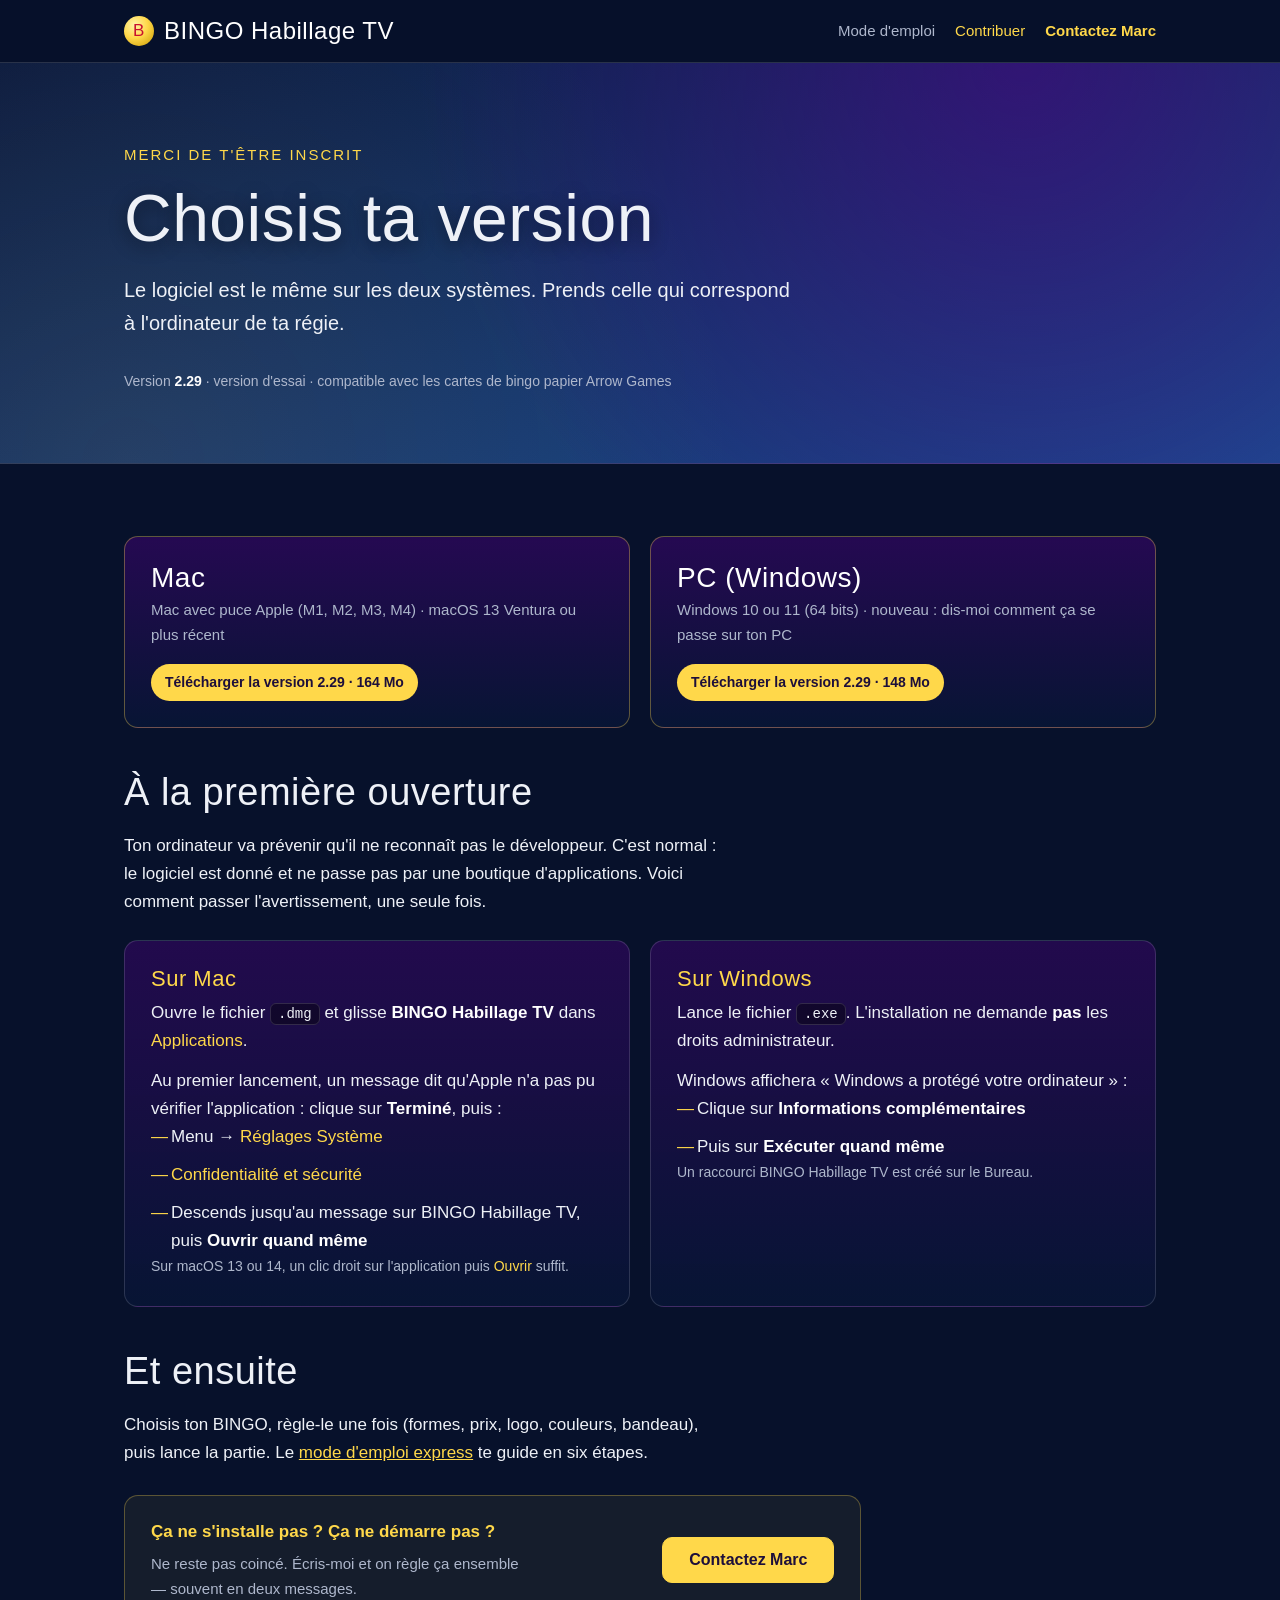
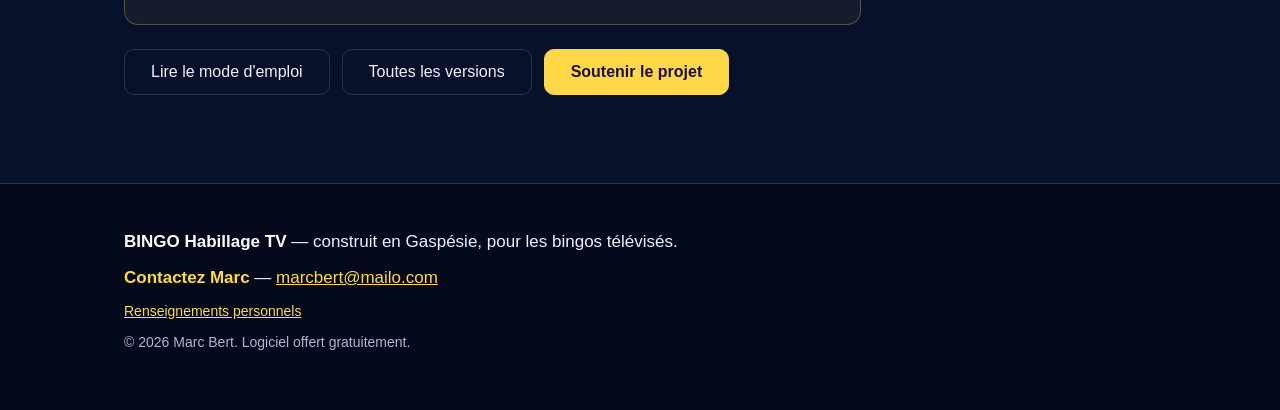
==== telecharger/index.html @ 084cca4c "Pages d'inscription préparées : téléchargement, renseignements personnels (Loi 25), consentement Co-" ====
<!doctype html>
<html lang="fr-CA">
<head>
<meta charset="utf-8">
<meta name="viewport" content="width=device-width, initial-scale=1">
<title>Télécharger BINGO Habillage TV</title>
<!-- Page d'arrivée après l'inscription (Brevo y redirige) : jamais indexée -->
<meta name="robots" content="noindex">
<link rel="stylesheet" href="../style.css?v=7">
</head>
<body>

<!-- À CHAQUE NOUVELLE VERSION : le numéro de version et les poids ci-dessous.
     Les liens pointent toujours vers la dernière version publiée (Releases GitHub). -->

<header class="entete">
  <div class="dedans entete-dedans">
    <a class="marque" href="../"><span class="boule">B</span>BINGO&nbsp;Habillage&nbsp;TV</a>
    <nav>
      <a href="../#emploi">Mode d'emploi</a>
      <a href="../#contribution" class="lien-don">Contribuer</a>
      <a href="mailto:marcbert@mailo.com?subject=BINGO%20Habillage%20TV" class="lien-contact">Contactez&nbsp;Marc</a>
    </nav>
  </div>
</header>

<main>
  <section class="heros">
    <div class="dedans">
      <p class="surtitre">Merci de t'être inscrit</p>
      <h1>Choisis ta version</h1>
      <p class="accroche">
        Le logiciel est le même sur les deux systèmes. Prends celle qui correspond à l'ordinateur de ta régie.
      </p>
      <p class="petit">Version <strong>2.29</strong> · version d'essai · compatible avec les cartes de bingo papier Arrow Games</p>
    </div>
  </section>

  <section class="bande">
    <div class="dedans">
      <div class="grille-deux">
        <a class="telechargement" href="https://github.com/bingoTCA/bingo-habillage-tv/releases/latest/download/BINGO-Habillage-TV-mac.dmg">
          <span class="tele-titre">Mac</span>
          <span class="tele-detail">Mac avec puce Apple (M1, M2, M3, M4) · macOS 13 Ventura ou plus récent</span>
          <span class="tele-etat">Télécharger la version 2.29 · 164 Mo</span>
        </a>
        <a class="telechargement" href="https://github.com/bingoTCA/bingo-habillage-tv/releases/latest/download/BINGO-Habillage-TV-windows.exe">
          <span class="tele-titre">PC (Windows)</span>
          <span class="tele-detail">Windows 10 ou 11 (64 bits) · nouveau : dis-moi comment ça se passe sur ton PC</span>
          <span class="tele-etat">Télécharger la version 2.29 · 148 Mo</span>
        </a>
      </div>

      <h2 style="margin-top:44px">À la première ouverture</h2>
      <p class="intro">
        Ton ordinateur va prévenir qu'il ne reconnaît pas le développeur. C'est normal : le logiciel est
        donné et ne passe pas par une boutique d'applications. Voici comment passer l'avertissement, une seule fois.
      </p>
      <div class="grille-deux">
        <article class="carte">
          <h3>Sur Mac</h3>
          <p>Ouvre le fichier <code>.dmg</code> et glisse <strong>BINGO Habillage TV</strong> dans <em>Applications</em>.</p>
          <p>Au premier lancement, un message dit qu'Apple n'a pas pu vérifier l'application : clique sur <strong>Terminé</strong>, puis :</p>
          <ol class="liste-simple">
            <li>Menu  → <em>Réglages Système</em></li>
            <li><em>Confidentialité et sécurité</em></li>
            <li>Descends jusqu'au message sur BINGO Habillage TV, puis <strong>Ouvrir quand même</strong></li>
          </ol>
          <p class="petit">Sur macOS 13 ou 14, un clic droit sur l'application puis <em>Ouvrir</em> suffit.</p>
        </article>
        <article class="carte">
          <h3>Sur Windows</h3>
          <p>Lance le fichier <code>.exe</code>. L'installation ne demande <strong>pas</strong> les droits administrateur.</p>
          <p>Windows affichera « Windows a protégé votre ordinateur » :</p>
          <ol class="liste-simple">
            <li>Clique sur <strong>Informations complémentaires</strong></li>
            <li>Puis sur <strong>Exécuter quand même</strong></li>
          </ol>
          <p class="petit">Un raccourci BINGO Habillage TV est créé sur le Bureau.</p>
        </article>
      </div>

      <h2 style="margin-top:44px">Et ensuite</h2>
      <p class="intro">
        Choisis ton BINGO, règle-le une fois (formes, prix, logo, couleurs, bandeau), puis lance la partie.
        Le <a href="../#emploi">mode d'emploi express</a> te guide en six étapes.
      </p>

      <div class="contact-bloc">
        <div>
          <strong>Ça ne s'installe pas ? Ça ne démarre pas ?</strong>
          <p>Ne reste pas coincé. Écris-moi et on règle ça ensemble — souvent en deux messages.</p>
        </div>
        <a class="bouton bouton-fort" href="mailto:marcbert@mailo.com?subject=BINGO%20Habillage%20TV%20—%20problème%20d'installation">Contactez Marc</a>
      </div>

      <div class="boutons" style="margin-top:24px">
        <a class="bouton" href="../#emploi">Lire le mode d'emploi</a>
        <a class="bouton" href="https://github.com/bingoTCA/bingo-habillage-tv/releases" target="_blank" rel="noopener">Toutes les versions</a>
        <a class="bouton bouton-fort" href="../#contribution">Soutenir le projet</a>
      </div>
    </div>
  </section>
</main>

<footer class="pied">
  <div class="dedans">
    <p><strong>BINGO Habillage TV</strong> — construit en Gaspésie, pour les bingos télévisés.</p>
    <p class="pied-contact">
      <strong>Contactez Marc</strong> —
      <a href="mailto:marcbert@mailo.com?subject=BINGO%20Habillage%20TV">marcbert@mailo.com</a>
    </p>
    <p class="petit"><a href="../confidentialite/">Renseignements personnels</a></p>
    <p class="petit">© <span id="annee">2026</span> Marc Bert. Logiciel offert gratuitement.</p>
  </div>
</footer>

<script>
  document.getElementById("annee").textContent = new Date().getFullYear();

  // Après l'inscription, Brevo redirige ICI — mais à l'intérieur du cadre qui porte son
  // formulaire sur la page d'accueil. On sort du cadre pour afficher la page en entier.
  if (window.top !== window.self) {
    window.top.location.replace(window.self.location.href);
  }
</script>
</body>
</html>
---- style.css ----
/* =====================================================================
   Site de BINGO Habillage TV.

   Même langage visuel que le logiciel — bleu nuit, violet, jaune, Impact
   pour les titres — pour que la page et l'application se lisent comme un
   seul produit. Le corps de texte reste en sans-sérif ordinaire.
   ===================================================================== */

* { margin: 0; padding: 0; box-sizing: border-box; }

:root {
  --nuit:        #07112b;
  --bleu:        #0a1a40;
  --bleu-clair:  #1b4a8f;
  --violet:      #4b0082;
  --jaune:       #ffd84a;
  --rouge:       #c8102e;
  --texte:       #eef1f7;
  --texte-doux:  #aeb7cc;
  --bord:        rgba(255,255,255,.14);
}

html { scroll-behavior: smooth; }
@media (prefers-reduced-motion: reduce) { html { scroll-behavior: auto; } }

body {
  background: var(--nuit);
  color: var(--texte);
  font-family: "Helvetica Neue", Helvetica, Arial, sans-serif;
  font-size: 17px;
  line-height: 1.65;
  -webkit-font-smoothing: antialiased;
}

.dedans { width: 100%; max-width: 1080px; margin: 0 auto; padding: 0 24px; }

h1, h2, h3, .marque, .tele-titre {
  font-family: Impact, "Arial Narrow", Arial, sans-serif;
  font-weight: 400; letter-spacing: .5px; line-height: 1.1;
}
h1 { font-size: clamp(38px, 6.5vw, 66px); }
h2 { font-size: clamp(26px, 4vw, 38px); margin-bottom: 18px; }
h3 { font-size: 22px; margin-bottom: 8px; color: var(--jaune); }

a { color: var(--jaune); }
strong { color: #fff; }
em { color: var(--jaune); font-style: normal; }
code {
  font-family: Menlo, Consolas, monospace; font-size: 14px;
  background: rgba(0,0,0,.4); border: 1px solid var(--bord);
  padding: 2px 7px; border-radius: 6px; word-break: break-all;
}

.petit { font-size: 14px; color: var(--texte-doux); }
.intro { max-width: 64ch; margin-bottom: 24px; }

/* ---------- En-tête ---------- */
.entete {
  position: sticky; top: 0; z-index: 10;
  background: rgba(7, 17, 43, .92);
  backdrop-filter: blur(8px);
  border-bottom: 1px solid var(--bord);
}
.entete-dedans { display: flex; align-items: center; justify-content: space-between; gap: 20px; min-height: 62px; flex-wrap: wrap; }
.marque { font-size: 24px; color: #fff; text-decoration: none; display: flex; align-items: center; gap: 10px; }
.marque .boule {
  width: 30px; height: 30px; border-radius: 50%;
  background: radial-gradient(circle at 35% 30%, #fff3a8 0, var(--jaune) 45%, #c99a00 100%);
  display: grid; place-items: center; color: var(--rouge); font-size: 17px;
}
.entete nav { display: flex; gap: 20px; flex-wrap: wrap; }
.entete nav a { color: var(--texte-doux); text-decoration: none; font-size: 15px; }
.entete nav a:hover { color: #fff; }
.entete nav .lien-don { color: var(--jaune); }

/* ---------- Accroche ---------- */
.heros {
  padding: 80px 0 70px;
  background:
    radial-gradient(circle at 80% 0%, rgba(75,0,130,.55) 0, transparent 55%),
    radial-gradient(circle at 10% 100%, rgba(255,216,74,.08) 0, transparent 50%),
    linear-gradient(160deg, var(--bleu) 0%, var(--bleu-clair) 100%);
  border-bottom: 1px solid var(--bord);
}
.surtitre { color: var(--jaune); font-size: 15px; letter-spacing: 2px; text-transform: uppercase; margin-bottom: 14px; }
.heros h1 { margin-bottom: 20px; text-shadow: 0 4px 18px rgba(0,0,0,.45); }
.accroche { font-size: 20px; max-width: 60ch; margin-bottom: 30px; }

.pastille {
  display: inline-block; margin-bottom: 18px;
  font-size: 13px; padding: 5px 12px; border-radius: 20px;
  background: rgba(255,216,74,.16); color: var(--jaune); border: 1px solid rgba(255,216,74,.35);
}

.boutons { display: flex; gap: 12px; flex-wrap: wrap; margin-bottom: 16px; }
.bouton {
  display: inline-block; text-decoration: none;
  padding: 13px 26px; border-radius: 10px;
  border: 1px solid var(--bord); color: var(--texte);
  font-size: 16px; font-family: inherit; line-height: normal;
  background: transparent; cursor: pointer;
}
.bouton:hover { background: rgba(255,255,255,.07); border-color: rgba(255,255,255,.3); }
.bouton-fort { background: var(--jaune); border-color: var(--jaune); color: #1d0f3a; font-weight: 700; }
.bouton-fort:hover { background: #ffe57d; border-color: #ffe57d; }

.capture-heros {
  margin-top: 46px;
  border-radius: 14px; overflow: hidden;
  border: 1px solid var(--bord);
  box-shadow: 0 30px 80px rgba(0,0,0,.55);
}
.capture-heros img { display: block; width: 100%; height: auto; }

/* ---------- Pictogrammes (trait, couleur du texte) ---------- */
svg { fill: none; stroke: currentColor; stroke-width: 1.6; stroke-linecap: round; stroke-linejoin: round; }

/* ---------- Atouts ---------- */
.bande-atouts { padding: 56px 0; background: #050d22; border-bottom: 1px solid var(--bord); }
.atouts {
  list-style: none;
  display: grid; grid-template-columns: repeat(auto-fit, minmax(230px, 1fr));
  gap: 32px 28px;
}
.atouts li { display: flex; flex-direction: column; gap: 7px; }
.atouts svg { width: 32px; height: 32px; color: var(--jaune); margin-bottom: 4px; }
.atouts strong {
  font-family: Impact, "Arial Narrow", Arial, sans-serif;
  font-weight: 400; font-size: 20px; letter-spacing: .4px; color: #fff;
}
.atouts span { font-size: 15px; color: var(--texte-doux); line-height: 1.55; }

/* ---------- Bandes ---------- */
.bande { padding: 72px 0; border-bottom: 1px solid var(--bord); }
.bande-sombre { background: #050d22; }
.bande-don {
  background:
    radial-gradient(circle at 20% 0%, rgba(255,216,74,.10) 0, transparent 60%),
    linear-gradient(180deg, #1a0f3a 0%, var(--nuit) 100%);
}

.carte {
  background: linear-gradient(180deg, rgba(75,0,130,.40) 0%, rgba(10,26,64,.45) 100%);
  border: 1px solid var(--bord); border-radius: 14px;
  padding: 26px 26px 28px;
}
.carte p + p { margin-top: 12px; }
.grille-deux { display: grid; grid-template-columns: repeat(auto-fit, minmax(300px, 1fr)); gap: 20px; }

/* ---------- Captures ---------- */
.apercu { margin-bottom: 44px; }
.apercu:last-child { margin-bottom: 0; }
.apercu img {
  display: block; width: 100%; height: auto;
  border-radius: 12px; border: 1px solid var(--bord);
  background: var(--bleu);
}
.apercu figcaption { margin-top: 14px; max-width: 76ch; color: var(--texte-doux); font-size: 16px; }
.apercu figcaption strong { color: var(--jaune); }
.duo { display: grid; grid-template-columns: 1fr 1fr; gap: 22px; }
@media (max-width: 760px) { .duo { grid-template-columns: 1fr; } }

/* ---------- Base de cartes ---------- */
.chiffres { display: grid; grid-template-columns: repeat(auto-fit, minmax(220px, 1fr)); gap: 18px; margin: 26px 0; }
.chiffre {
  border: 1px solid var(--bord); border-radius: 14px; padding: 20px 22px;
  background: rgba(255,255,255,.03);
}
.chiffre b {
  display: block; font-family: Impact, "Arial Narrow", Arial, sans-serif; font-weight: 400;
  font-size: 34px; color: var(--jaune); line-height: 1.1;
}
.chiffre span { font-size: 15px; color: var(--texte-doux); }
.jauge { height: 12px; border-radius: 8px; background: rgba(255,255,255,.1); overflow: hidden; margin-top: 12px; }
.jauge i { display: block; height: 100%; background: linear-gradient(90deg, var(--jaune), #ffb300); }

/* ---------- Téléchargement ---------- */
.telechargement {
  display: flex; flex-direction: column; gap: 4px;
  padding: 26px; border-radius: 14px; text-decoration: none;
  background: linear-gradient(180deg, rgba(75,0,130,.45) 0%, rgba(10,26,64,.45) 100%);
  border: 1px solid rgba(255,216,74,.35); color: var(--texte);
  transition: border-color .15s, transform .15s;
}
.telechargement:hover { border-color: var(--jaune); transform: translateY(-2px); }
.tele-titre { font-size: 28px; color: #fff; }
.tele-detail { font-size: 15px; color: var(--texte-doux); }
.tele-etat {
  align-self: flex-start; margin-top: 12px;
  font-size: 14px; padding: 7px 14px; border-radius: 20px;
  background: var(--jaune); color: #1d0f3a; font-weight: 700;
}
.telechargement.inactif { border-color: var(--bord); cursor: default; opacity: .75; }
.telechargement.inactif:hover { transform: none; }
.telechargement.inactif .tele-etat { background: rgba(255,255,255,.12); color: var(--texte-doux); font-weight: 400; }

/* ---------- Listes et étapes ---------- */
.liste-simple { list-style: none; max-width: 76ch; display: grid; gap: 10px; }
.liste-simple li { padding-left: 20px; position: relative; }
.liste-simple li::before { content: "—"; position: absolute; left: 0; color: var(--jaune); }

.etapes { list-style: none; counter-reset: etape; display: grid; gap: 24px; max-width: 80ch; }
.etapes li { counter-increment: etape; padding-left: 62px; position: relative; }
.etapes li::before {
  content: counter(etape);
  position: absolute; left: 0; top: 0;
  width: 42px; height: 42px; border-radius: 50%;
  display: flex; align-items: center; justify-content: center;
  background: var(--jaune); color: #1d0f3a;
  font-family: Impact, "Arial Narrow", Arial, sans-serif; font-size: 22px;
}
.etapes h3 { margin-bottom: 4px; }
.etapes p + p { margin-top: 8px; }

.avis {
  border-left: 4px solid var(--jaune);
  background: rgba(255,216,74,.06);
  border-radius: 0 14px 14px 0;
  padding: 26px 28px;
}
.avis p + p { margin-top: 12px; }

/* ---------- Pied de page ---------- */
.pied { padding: 44px 0 56px; background: #040a1c; }
.pied p + p { margin-top: 8px; }

/* ---------- Journal d'audit ---------- */
.sous-titre-audit { margin: 40px 0 14px; }
.tableau-defile { overflow-x: auto; border: 1px solid var(--bord); border-radius: 12px; }
.tableau-exemple { width: 100%; border-collapse: collapse; font-size: 14px; white-space: nowrap; }
.tableau-exemple th {
  text-align: left; padding: 10px 12px; background: rgba(75,0,130,.45);
  color: var(--jaune); font-weight: 700;
}
.tableau-exemple td { padding: 8px 12px; border-top: 1px solid var(--bord); color: var(--texte-doux); }
.tableau-exemple tbody tr:nth-child(even) td { background: rgba(255,255,255,.03); }
.tableau-exemple td.ok { color: var(--jaune); font-weight: 700; }

/* ---------- Bingo Studio (l'autre logiciel, plus complet) ---------- */
.entete nav .lien-studio { color: #fff; font-weight: 700; }
.appel-studio {
  display: flex; align-items: center; gap: 24px; flex-wrap: wrap;
  margin: 30px 0 6px; padding: 22px 26px; border-radius: 16px;
  text-decoration: none; color: var(--texte);
  background: linear-gradient(90deg, rgba(255,216,74,.18) 0%, rgba(75,0,130,.45) 100%);
  border: 2px solid var(--jaune);
  box-shadow: 0 12px 40px rgba(0,0,0,.35);
  transition: transform .15s, box-shadow .15s;
}
.appel-studio:hover { transform: translateY(-2px); box-shadow: 0 18px 50px rgba(0,0,0,.45); }
.appel-studio-texte { flex: 1; min-width: 260px; }
.appel-studio-texte b {
  display: block; font-family: Impact, "Arial Narrow", Arial, sans-serif; font-weight: 400;
  font-size: clamp(24px, 3.2vw, 34px); line-height: 1.15; color: var(--jaune); margin-bottom: 6px;
}
.appel-studio-texte span { font-size: 16px; color: var(--texte); }
.appel-studio-bouton {
  flex-shrink: 0; padding: 14px 26px; border-radius: 12px;
  background: var(--jaune); color: #1d0f3a;
  font-family: Impact, "Arial Narrow", Arial, sans-serif; font-size: 26px; letter-spacing: .5px;
}
.bande-studio {
  background:
    radial-gradient(circle at 85% 0%, rgba(255,216,74,.10) 0, transparent 55%),
    linear-gradient(180deg, #120a2a 0%, #0a1a40 100%);
}
.atouts-studio { margin: 10px 0 34px; }
.appel-studio-final {
  text-align: center; padding: 30px 20px; border-radius: 16px;
  border: 2px solid var(--jaune); background: rgba(255,216,74,.07);
}
.appel-studio-final p b {
  font-family: Impact, "Arial Narrow", Arial, sans-serif; font-weight: 400;
  font-size: clamp(26px, 3.6vw, 40px); color: var(--jaune);
}
.appel-studio-final .petit { margin-top: 14px; }
.bouton-geant { font-size: 22px; padding: 18px 34px; margin-top: 16px; border-radius: 12px; }
.tableau-exemple td:nth-child(3), .tableau-exemple td:nth-child(4), .tableau-exemple td:nth-child(8) { white-space: normal; min-width: 150px; }
.tableau-exemple td:nth-child(4) { min-width: 210px; }

/* ---------- Cartes compatibles (Arrow Games) ---------- */
.pastille-arrow { margin-left: 8px; background: rgba(255,255,255,.1); color: #fff; border-color: rgba(255,255,255,.3); }
.tableau-series td { white-space: normal; vertical-align: top; }
.tableau-series td:first-child { white-space: nowrap; color: #fff; }
.carte.achat { margin-top: 10px; border-color: rgba(255,216,74,.4); }
.carte.achat a[href^="tel:"] { color: var(--jaune); font-weight: 700; text-decoration: none; }

/* ---------- Inscription (formulaire Brevo) et consentement Loi 25 ----------
   Même principe que Bingo Studio : le formulaire Brevo ne se charge qu'après
   accord (loi25.js) ; après l'envoi, Brevo mène à telecharger/. */
.loi25 {
  position: fixed; left: 0; right: 0; bottom: 0; z-index: 100;
  background: rgba(7,17,43,.97);
  border-top: 1px solid rgba(255,216,74,.35);
  box-shadow: 0 -10px 40px rgba(0,0,0,.5);
  padding: 18px 20px;
}
.loi25-dedans { max-width: 1100px; margin: 0 auto; display: flex; align-items: center; gap: 24px; flex-wrap: wrap; }
.loi25-texte { flex: 1; min-width: 300px; font-size: 15px; line-height: 24px; color: var(--texte-doux); }
.loi25-texte strong { color: var(--jaune); }
.loi25-boutons { display: flex; gap: 10px; flex-shrink: 0; }
@media (max-width: 620px) { .loi25-boutons { width: 100%; } .loi25-boutons .bouton { flex: 1; text-align: center; } }

.cadre-inscription {
  background: #fff; border-radius: 14px; overflow: hidden; max-width: 720px;
  box-shadow: 0 18px 40px rgba(0,0,0,.35);
}
.cadre-inscription iframe { display: block; width: 100%; height: 760px; border: 0; }
@media (max-width: 620px) { .cadre-inscription iframe { height: 820px; } }
.cadre-inscription.cadre-en-attente {
  background: rgba(255,255,255,.04); border: 1px dashed rgba(255,216,74,.35); box-shadow: none;
}
.cadre-invite { padding: 34px 30px; max-width: 640px; }
.cadre-invite p { color: var(--texte-doux); margin-bottom: 14px; line-height: 25px; }
.cadre-invite strong { color: var(--texte); }
.cadre-invite .bouton { margin: 6px 0 14px; }
.cadre-invite .petit { margin-bottom: 0; }

.entete nav .lien-contact { color: var(--jaune); font-weight: 700; }
.contact-bloc {
  display: flex; align-items: center; justify-content: space-between; gap: 24px; flex-wrap: wrap;
  border: 1px solid rgba(255,216,74,.3); background: rgba(255,216,74,.06);
  border-radius: 14px; padding: 22px 26px; margin: 28px 0 8px; max-width: 78ch;
}
.contact-bloc strong { display: block; color: var(--jaune); margin-bottom: 6px; }
.contact-bloc p { margin: 0; color: var(--texte-doux); font-size: 15px; max-width: 46ch; }
.contact-bloc .bouton { flex-shrink: 0; }
.pied-contact { font-size: 17px; margin-bottom: 6px; }
.pied-contact strong { color: var(--jaune); }
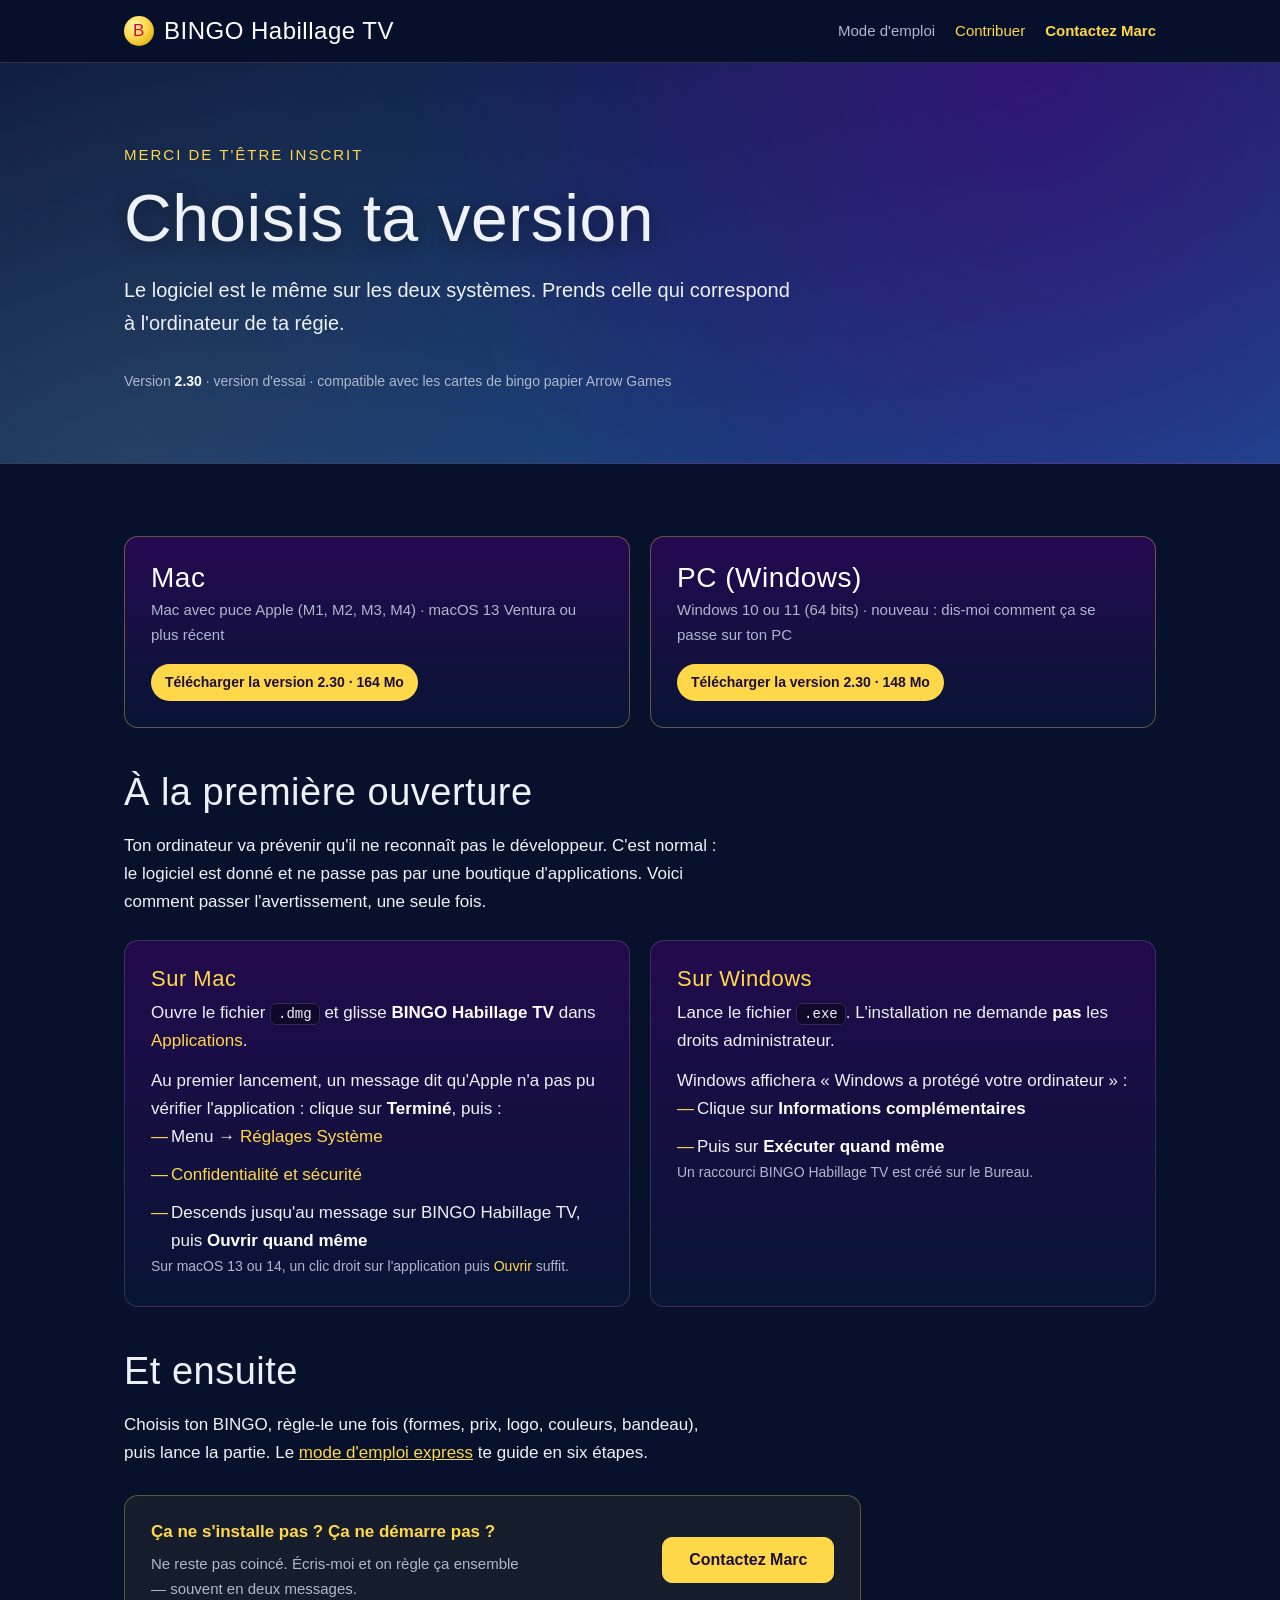
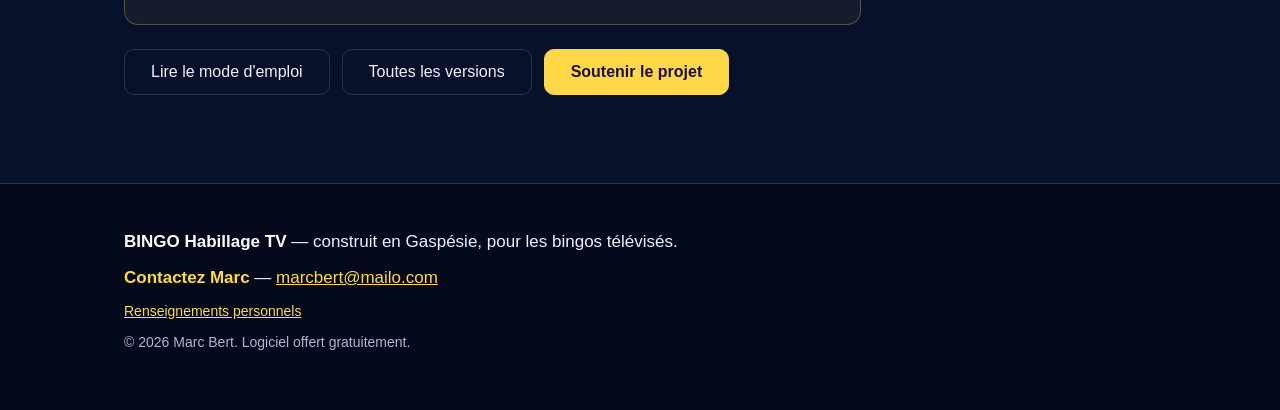
==== commit bd3ab3de: "Version 2.30 : série 27 001 à 36 000 complète, 18 000 cartes Co-Authored-By: Claude Opus 5.5 <norepl" ====
--- a/telecharger/index.html
+++ b/telecharger/index.html
@@ -32,7 +32,7 @@
       <p class="accroche">
         Le logiciel est le même sur les deux systèmes. Prends celle qui correspond à l'ordinateur de ta régie.
       </p>
-      <p class="petit">Version <strong>2.29</strong> · version d'essai · compatible avec les cartes de bingo papier Arrow Games</p>
+      <p class="petit">Version <strong>2.30</strong> · version d'essai · compatible avec les cartes de bingo papier Arrow Games</p>
     </div>
   </section>
 
@@ -42,12 +42,12 @@
         <a class="telechargement" href="https://github.com/bingoTCA/bingo-habillage-tv/releases/latest/download/BINGO-Habillage-TV-mac.dmg">
           <span class="tele-titre">Mac</span>
           <span class="tele-detail">Mac avec puce Apple (M1, M2, M3, M4) · macOS 13 Ventura ou plus récent</span>
-          <span class="tele-etat">Télécharger la version 2.29 · 164 Mo</span>
+          <span class="tele-etat">Télécharger la version 2.30 · 164 Mo</span>
         </a>
         <a class="telechargement" href="https://github.com/bingoTCA/bingo-habillage-tv/releases/latest/download/BINGO-Habillage-TV-windows.exe">
           <span class="tele-titre">PC (Windows)</span>
           <span class="tele-detail">Windows 10 ou 11 (64 bits) · nouveau : dis-moi comment ça se passe sur ton PC</span>
-          <span class="tele-etat">Télécharger la version 2.29 · 148 Mo</span>
+          <span class="tele-etat">Télécharger la version 2.30 · 148 Mo</span>
         </a>
       </div>
 
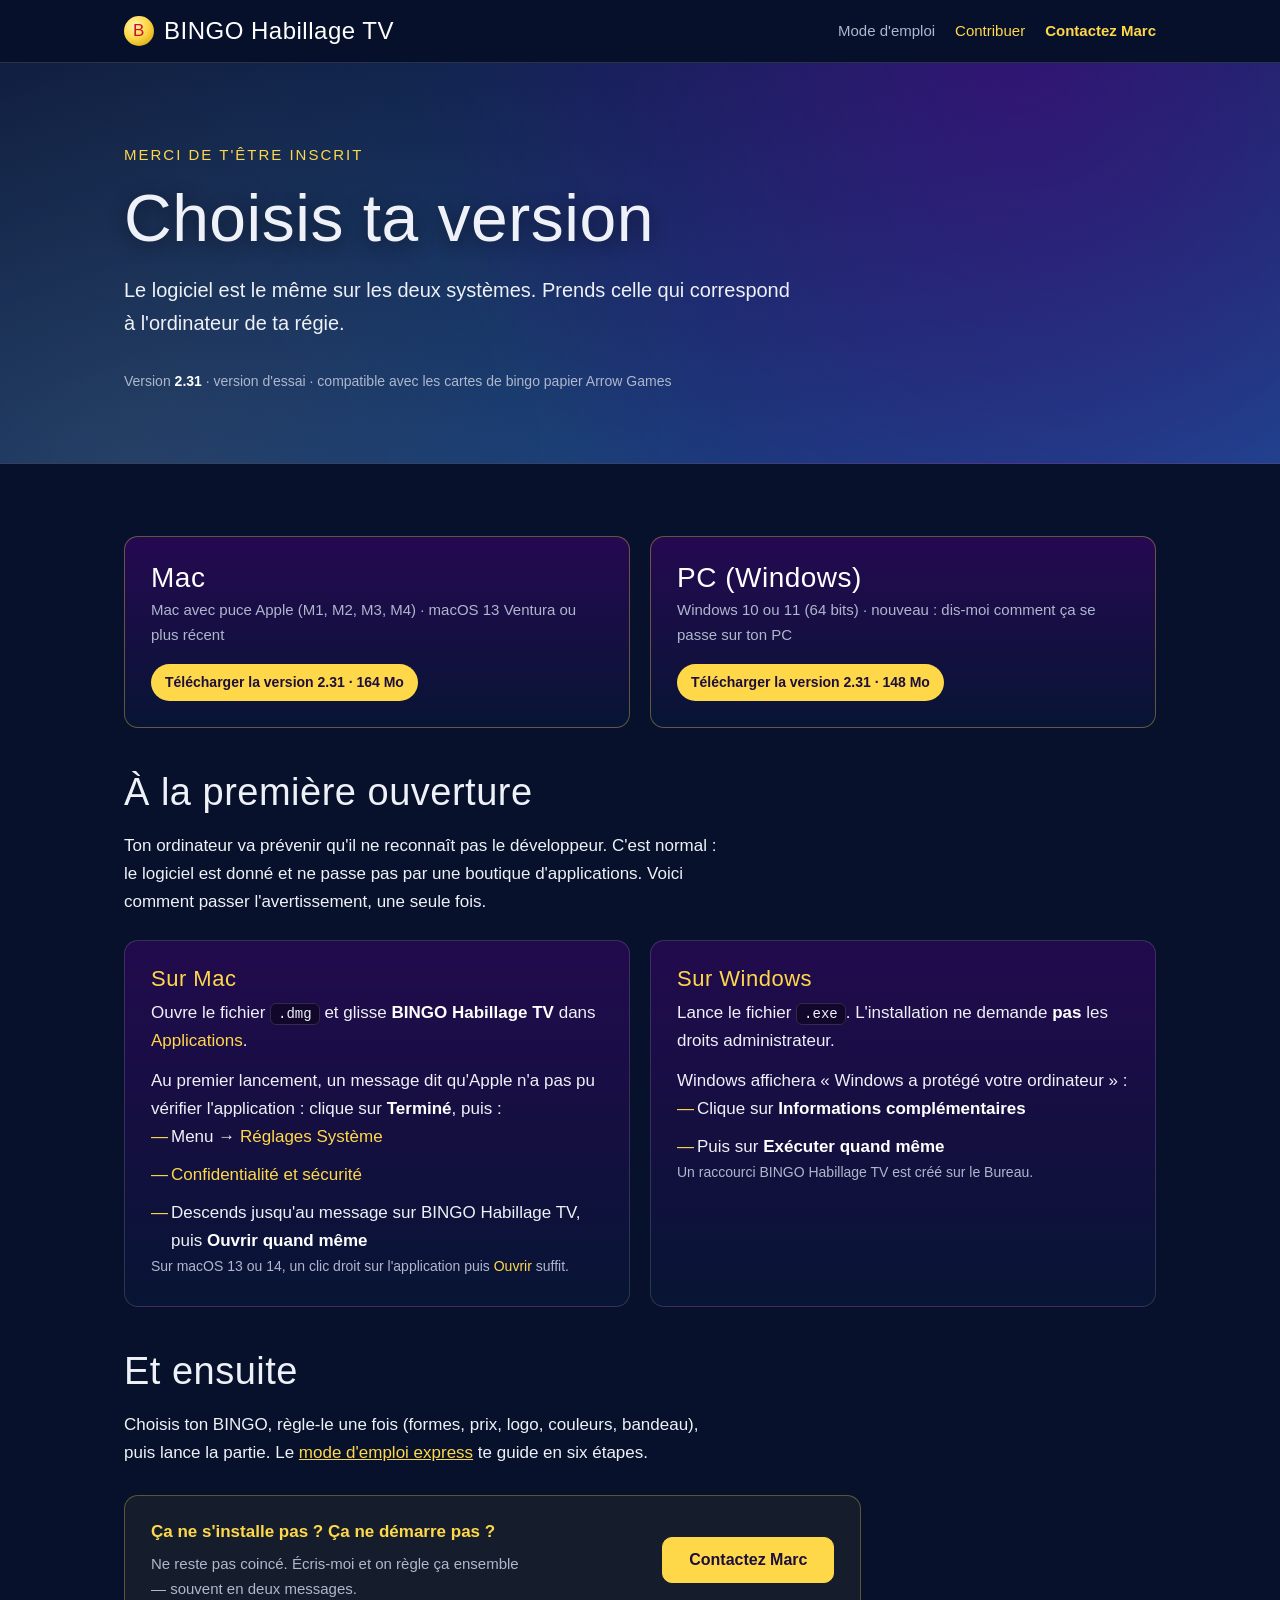
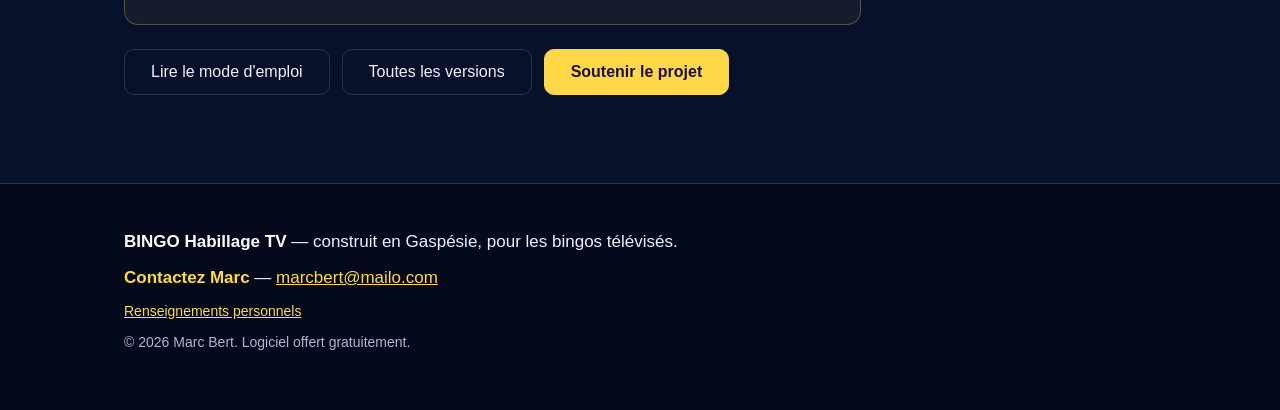
==== commit 40a3d127: "Version 2.31 : base complète, 27 000 cartes (trois séries) Co-Authored-By: Claude Opus 5.5 <noreply@" ====
--- a/telecharger/index.html
+++ b/telecharger/index.html
@@ -32,7 +32,7 @@
       <p class="accroche">
         Le logiciel est le même sur les deux systèmes. Prends celle qui correspond à l'ordinateur de ta régie.
       </p>
-      <p class="petit">Version <strong>2.30</strong> · version d'essai · compatible avec les cartes de bingo papier Arrow Games</p>
+      <p class="petit">Version <strong>2.31</strong> · version d'essai · compatible avec les cartes de bingo papier Arrow Games</p>
     </div>
   </section>
 
@@ -42,12 +42,12 @@
         <a class="telechargement" href="https://github.com/bingoTCA/bingo-habillage-tv/releases/latest/download/BINGO-Habillage-TV-mac.dmg">
           <span class="tele-titre">Mac</span>
           <span class="tele-detail">Mac avec puce Apple (M1, M2, M3, M4) · macOS 13 Ventura ou plus récent</span>
-          <span class="tele-etat">Télécharger la version 2.30 · 164 Mo</span>
+          <span class="tele-etat">Télécharger la version 2.31 · 164 Mo</span>
         </a>
         <a class="telechargement" href="https://github.com/bingoTCA/bingo-habillage-tv/releases/latest/download/BINGO-Habillage-TV-windows.exe">
           <span class="tele-titre">PC (Windows)</span>
           <span class="tele-detail">Windows 10 ou 11 (64 bits) · nouveau : dis-moi comment ça se passe sur ton PC</span>
-          <span class="tele-etat">Télécharger la version 2.30 · 148 Mo</span>
+          <span class="tele-etat">Télécharger la version 2.31 · 148 Mo</span>
         </a>
       </div>
 
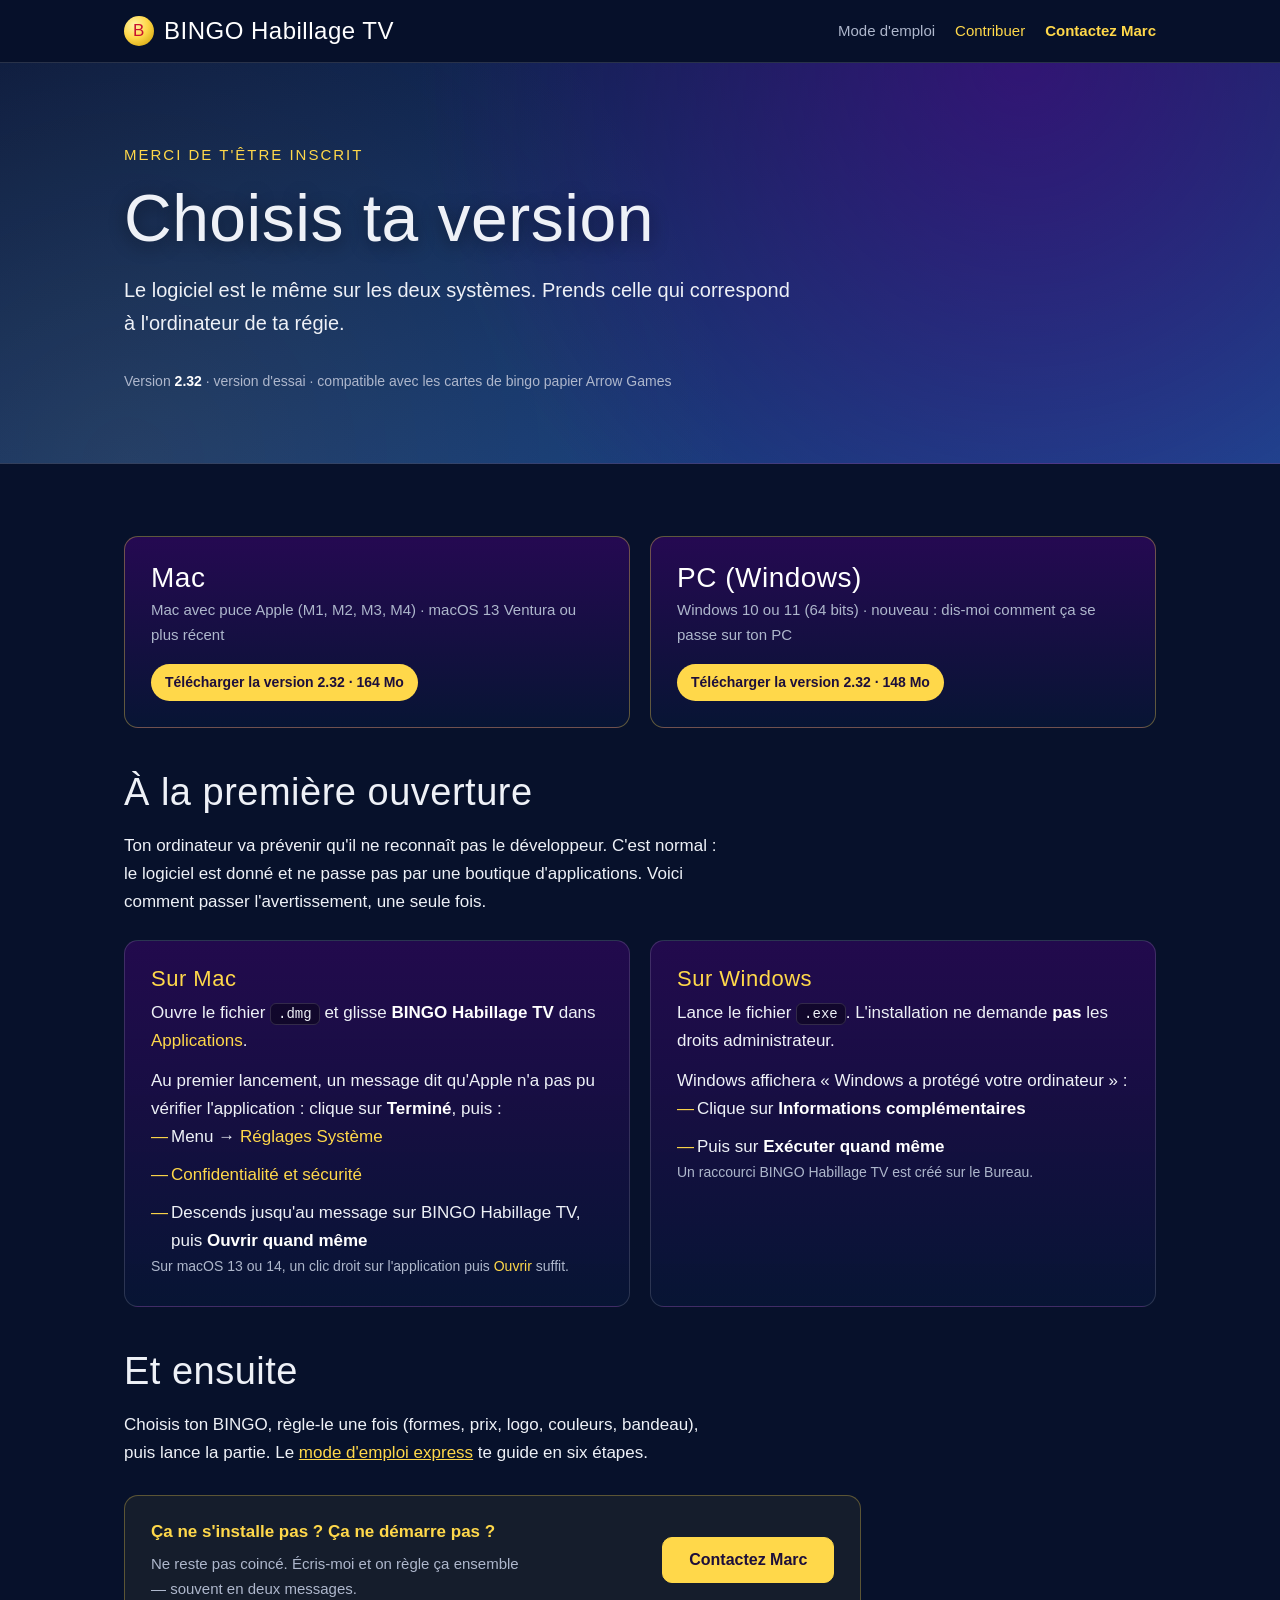
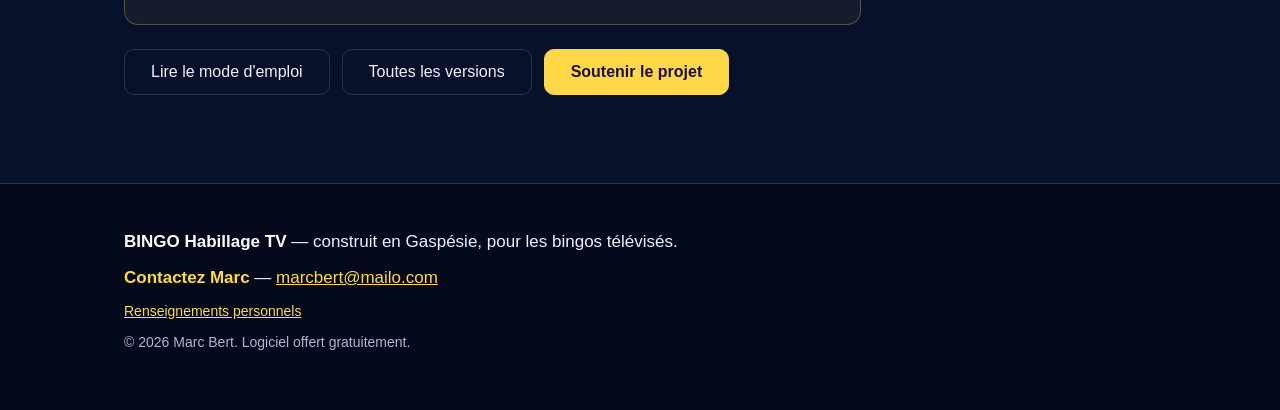
==== commit 8eab01ba: "Version 2.32 : figure mise en valeur à la vérification, bandeau GAGNANTS 30 s ; nouvelles captures C" ====
--- a/telecharger/index.html
+++ b/telecharger/index.html
@@ -32,7 +32,7 @@
       <p class="accroche">
         Le logiciel est le même sur les deux systèmes. Prends celle qui correspond à l'ordinateur de ta régie.
       </p>
-      <p class="petit">Version <strong>2.31</strong> · version d'essai · compatible avec les cartes de bingo papier Arrow Games</p>
+      <p class="petit">Version <strong>2.32</strong> · version d'essai · compatible avec les cartes de bingo papier Arrow Games</p>
     </div>
   </section>
 
@@ -42,12 +42,12 @@
         <a class="telechargement" href="https://github.com/bingoTCA/bingo-habillage-tv/releases/latest/download/BINGO-Habillage-TV-mac.dmg">
           <span class="tele-titre">Mac</span>
           <span class="tele-detail">Mac avec puce Apple (M1, M2, M3, M4) · macOS 13 Ventura ou plus récent</span>
-          <span class="tele-etat">Télécharger la version 2.31 · 164 Mo</span>
+          <span class="tele-etat">Télécharger la version 2.32 · 164 Mo</span>
         </a>
         <a class="telechargement" href="https://github.com/bingoTCA/bingo-habillage-tv/releases/latest/download/BINGO-Habillage-TV-windows.exe">
           <span class="tele-titre">PC (Windows)</span>
           <span class="tele-detail">Windows 10 ou 11 (64 bits) · nouveau : dis-moi comment ça se passe sur ton PC</span>
-          <span class="tele-etat">Télécharger la version 2.31 · 148 Mo</span>
+          <span class="tele-etat">Télécharger la version 2.32 · 148 Mo</span>
         </a>
       </div>
 
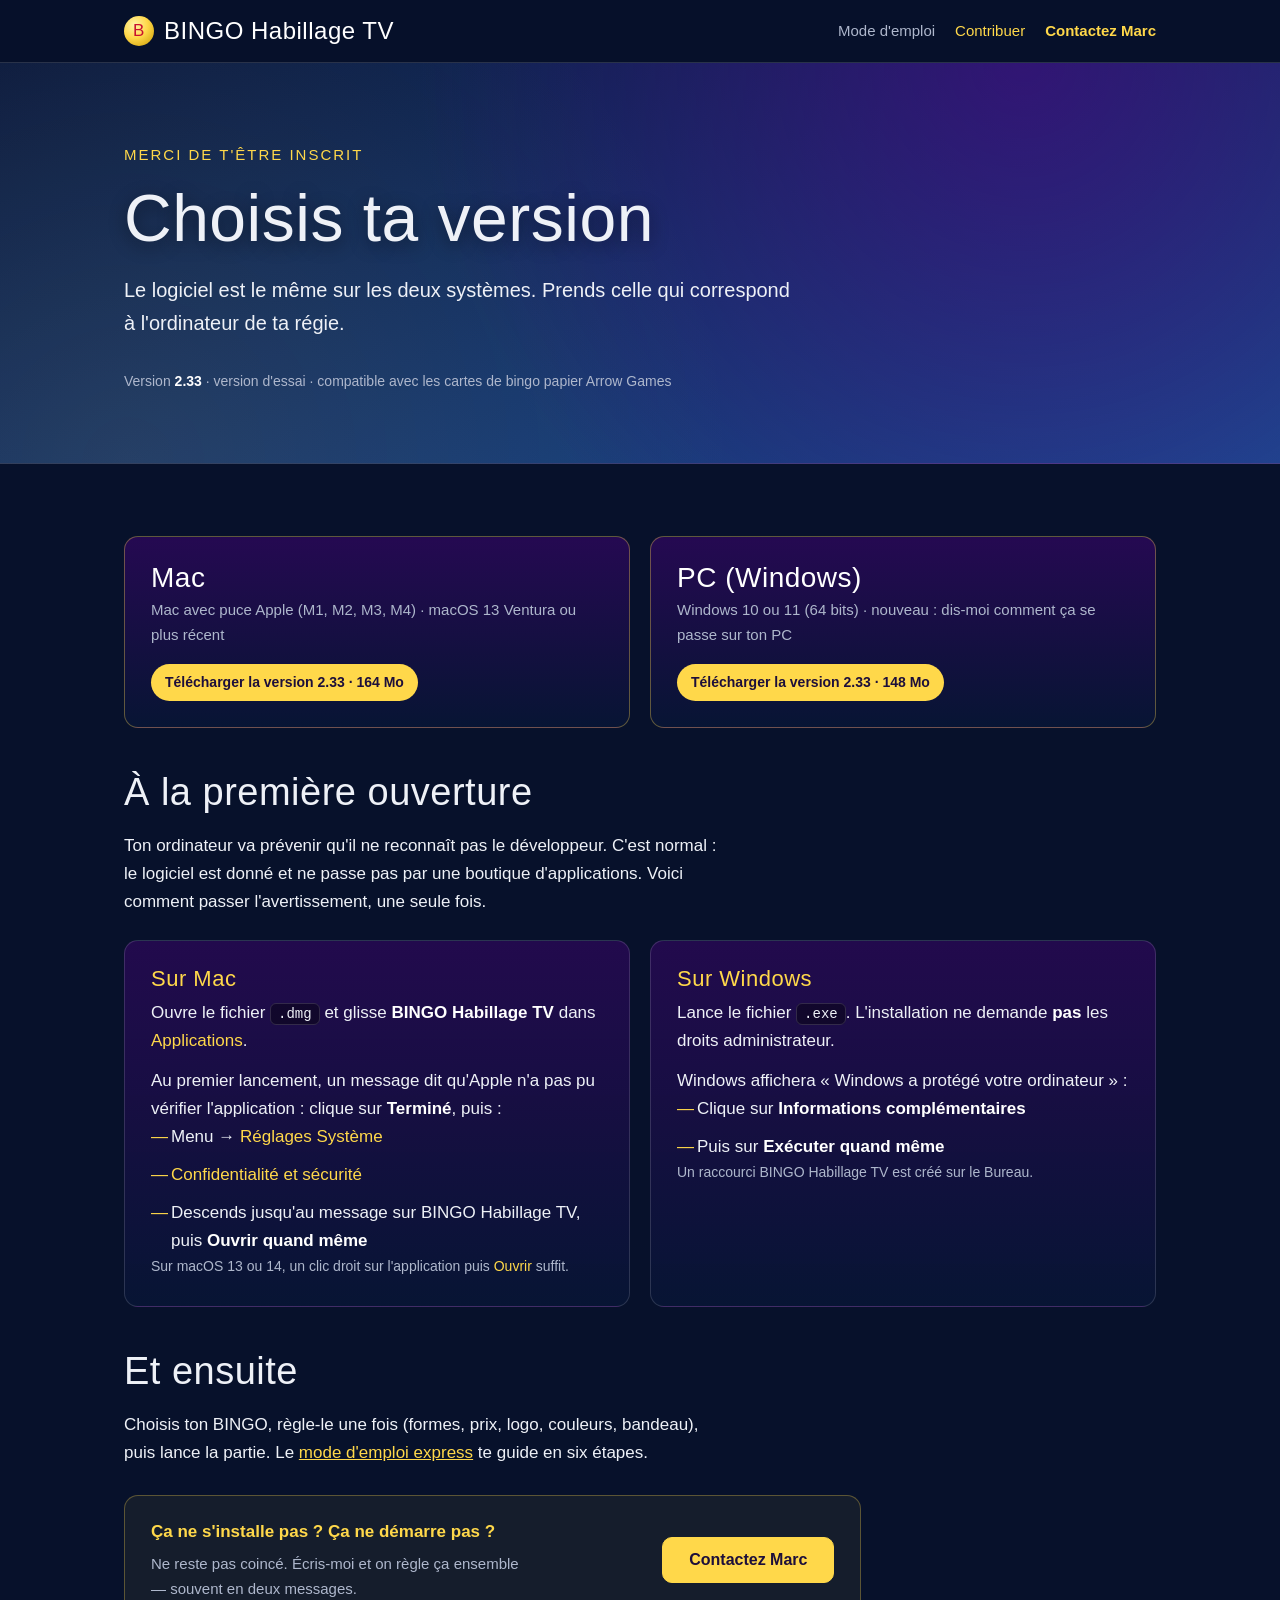
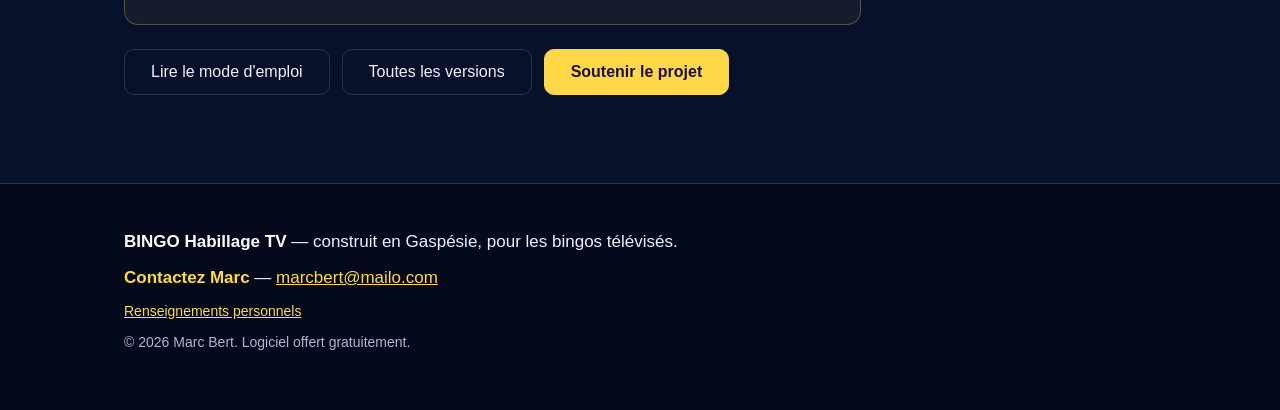
==== commit f6e35776: "Version 2.33 : option « Afficher les gagnants à l'écran » Co-Authored-By: Claude Opus 5.5 <noreply@a" ====
--- a/telecharger/index.html
+++ b/telecharger/index.html
@@ -32,7 +32,7 @@
       <p class="accroche">
         Le logiciel est le même sur les deux systèmes. Prends celle qui correspond à l'ordinateur de ta régie.
       </p>
-      <p class="petit">Version <strong>2.32</strong> · version d'essai · compatible avec les cartes de bingo papier Arrow Games</p>
+      <p class="petit">Version <strong>2.33</strong> · version d'essai · compatible avec les cartes de bingo papier Arrow Games</p>
     </div>
   </section>
 
@@ -42,12 +42,12 @@
         <a class="telechargement" href="https://github.com/bingoTCA/bingo-habillage-tv/releases/latest/download/BINGO-Habillage-TV-mac.dmg">
           <span class="tele-titre">Mac</span>
           <span class="tele-detail">Mac avec puce Apple (M1, M2, M3, M4) · macOS 13 Ventura ou plus récent</span>
-          <span class="tele-etat">Télécharger la version 2.32 · 164 Mo</span>
+          <span class="tele-etat">Télécharger la version 2.33 · 164 Mo</span>
         </a>
         <a class="telechargement" href="https://github.com/bingoTCA/bingo-habillage-tv/releases/latest/download/BINGO-Habillage-TV-windows.exe">
           <span class="tele-titre">PC (Windows)</span>
           <span class="tele-detail">Windows 10 ou 11 (64 bits) · nouveau : dis-moi comment ça se passe sur ton PC</span>
-          <span class="tele-etat">Télécharger la version 2.32 · 148 Mo</span>
+          <span class="tele-etat">Télécharger la version 2.33 · 148 Mo</span>
         </a>
       </div>
 
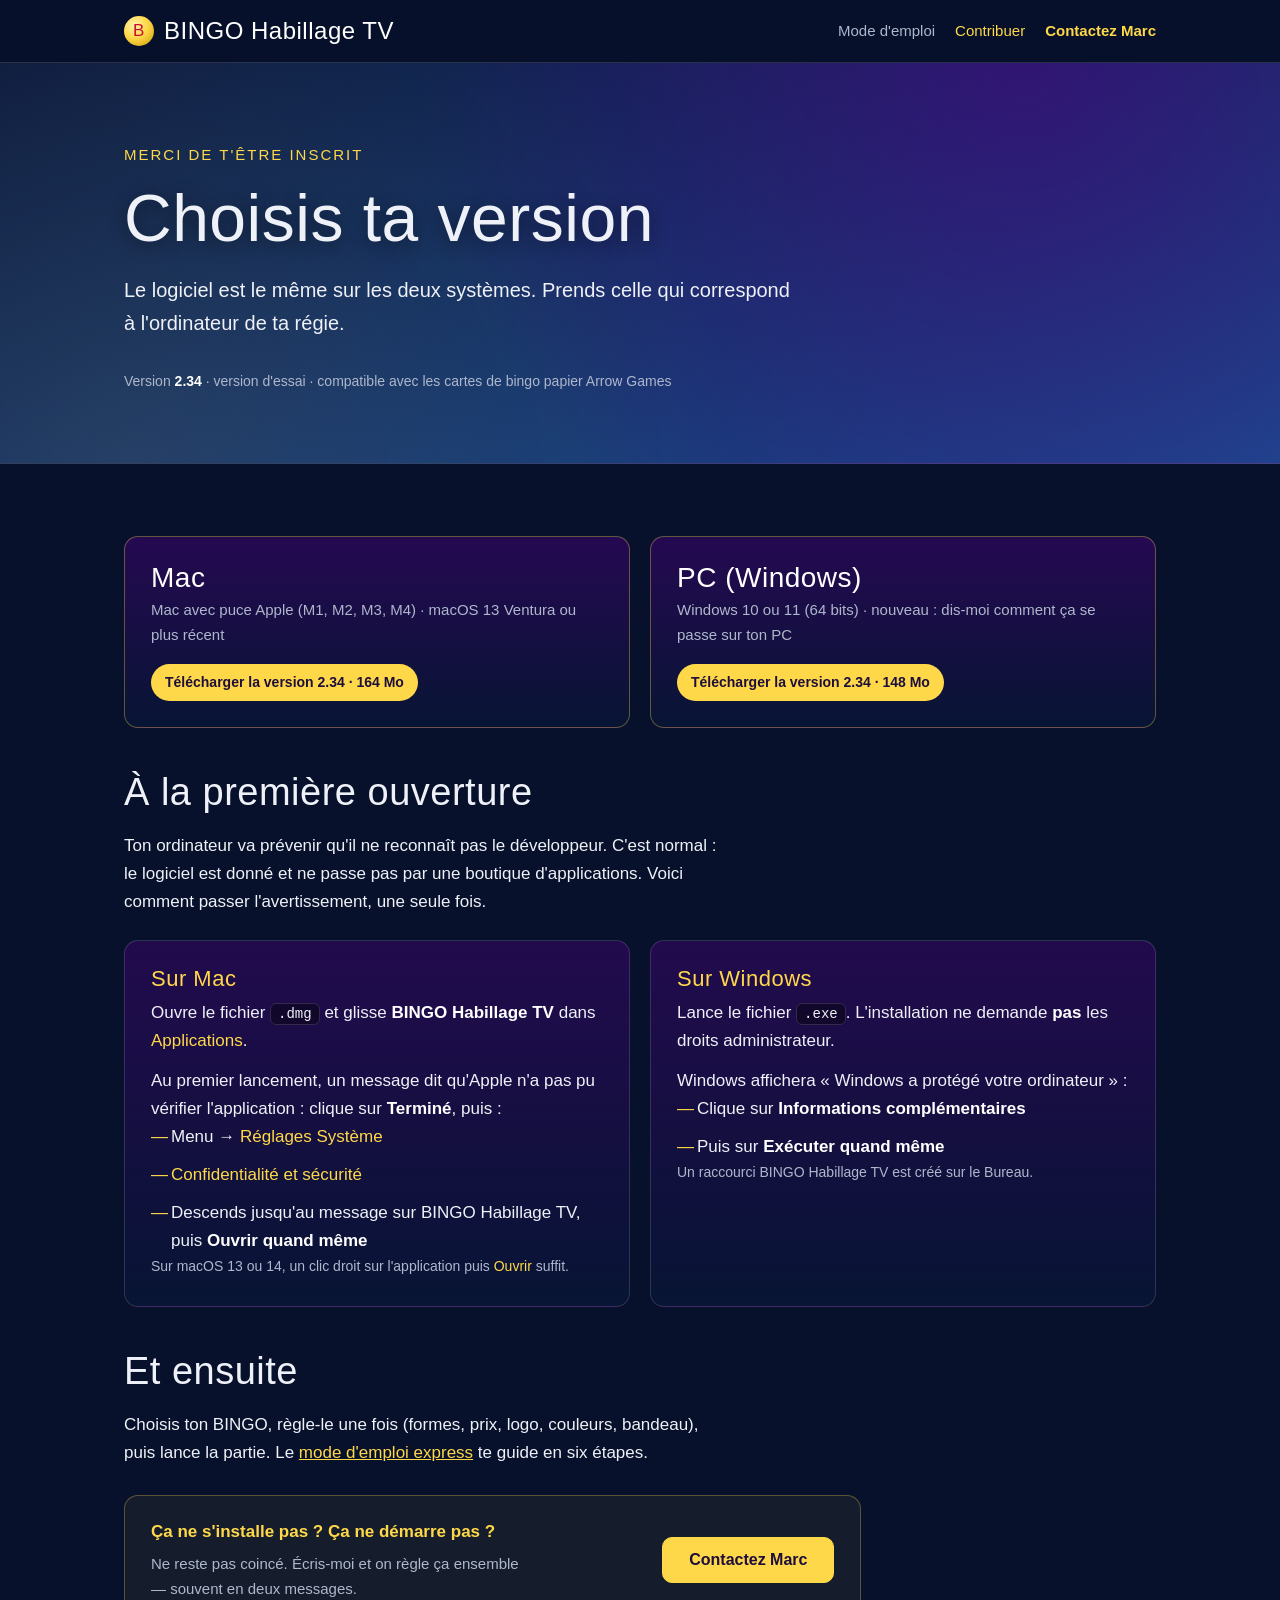
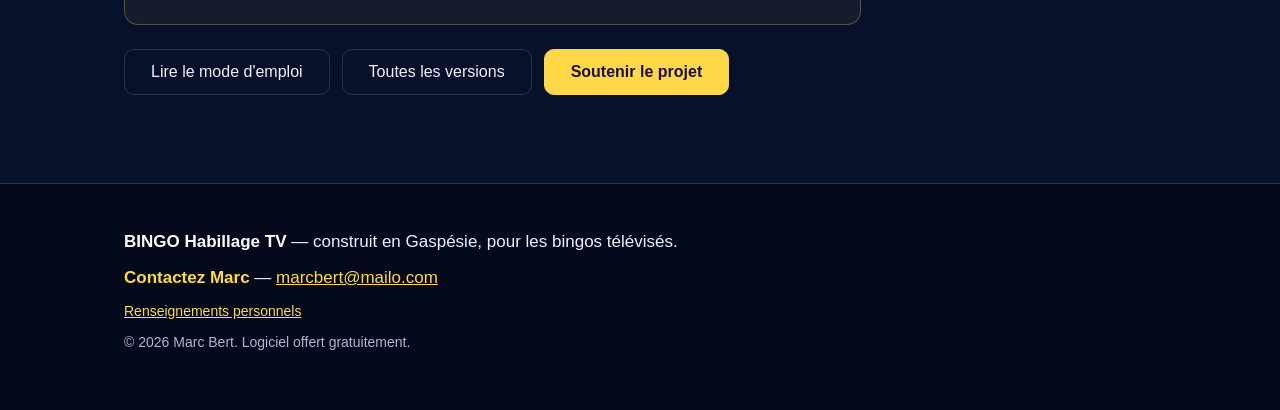
==== commit 6db6657a: "Version 2.34 : nombre de boules sorties en gros dans son propre bloc ; nouvelles captures Co-Authore" ====
--- a/telecharger/index.html
+++ b/telecharger/index.html
@@ -32,7 +32,7 @@
       <p class="accroche">
         Le logiciel est le même sur les deux systèmes. Prends celle qui correspond à l'ordinateur de ta régie.
       </p>
-      <p class="petit">Version <strong>2.33</strong> · version d'essai · compatible avec les cartes de bingo papier Arrow Games</p>
+      <p class="petit">Version <strong>2.34</strong> · version d'essai · compatible avec les cartes de bingo papier Arrow Games</p>
     </div>
   </section>
 
@@ -42,12 +42,12 @@
         <a class="telechargement" href="https://github.com/bingoTCA/bingo-habillage-tv/releases/latest/download/BINGO-Habillage-TV-mac.dmg">
           <span class="tele-titre">Mac</span>
           <span class="tele-detail">Mac avec puce Apple (M1, M2, M3, M4) · macOS 13 Ventura ou plus récent</span>
-          <span class="tele-etat">Télécharger la version 2.33 · 164 Mo</span>
+          <span class="tele-etat">Télécharger la version 2.34 · 164 Mo</span>
         </a>
         <a class="telechargement" href="https://github.com/bingoTCA/bingo-habillage-tv/releases/latest/download/BINGO-Habillage-TV-windows.exe">
           <span class="tele-titre">PC (Windows)</span>
           <span class="tele-detail">Windows 10 ou 11 (64 bits) · nouveau : dis-moi comment ça se passe sur ton PC</span>
-          <span class="tele-etat">Télécharger la version 2.33 · 148 Mo</span>
+          <span class="tele-etat">Télécharger la version 2.34 · 148 Mo</span>
         </a>
       </div>
 
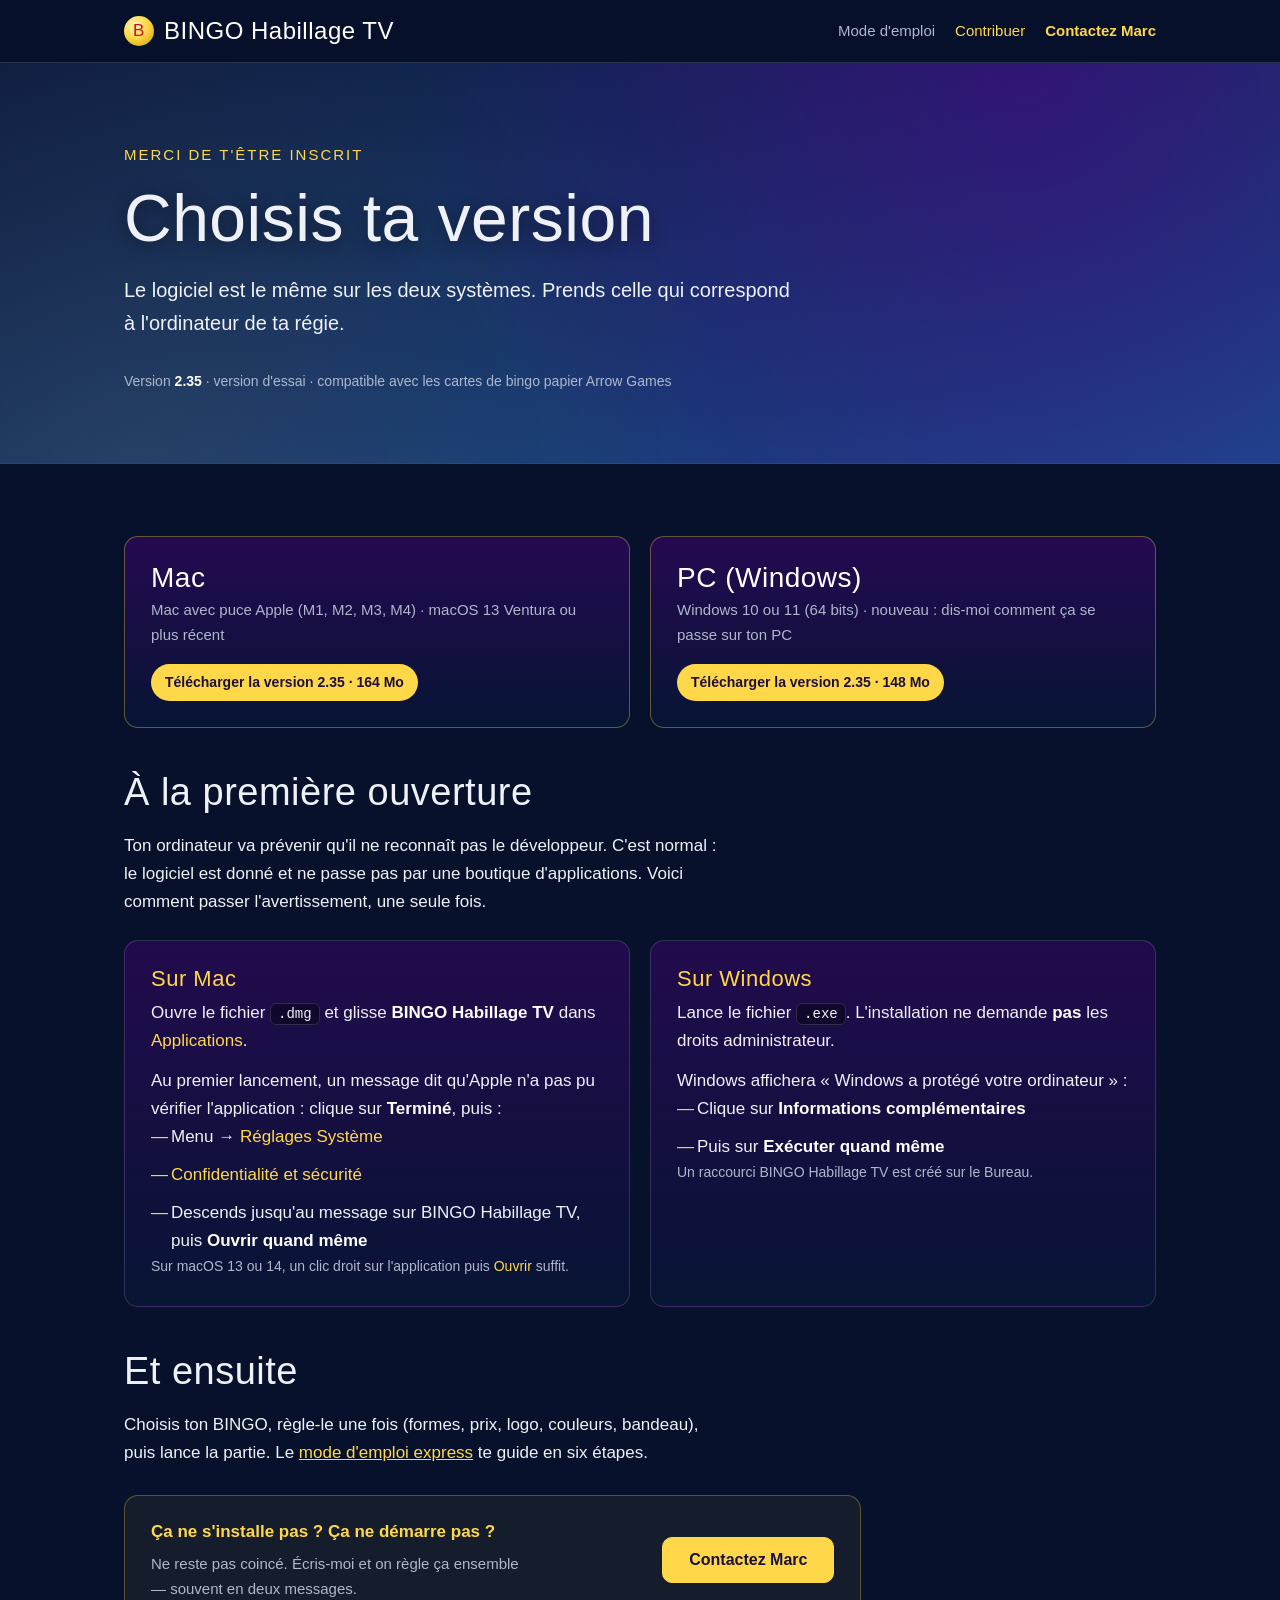
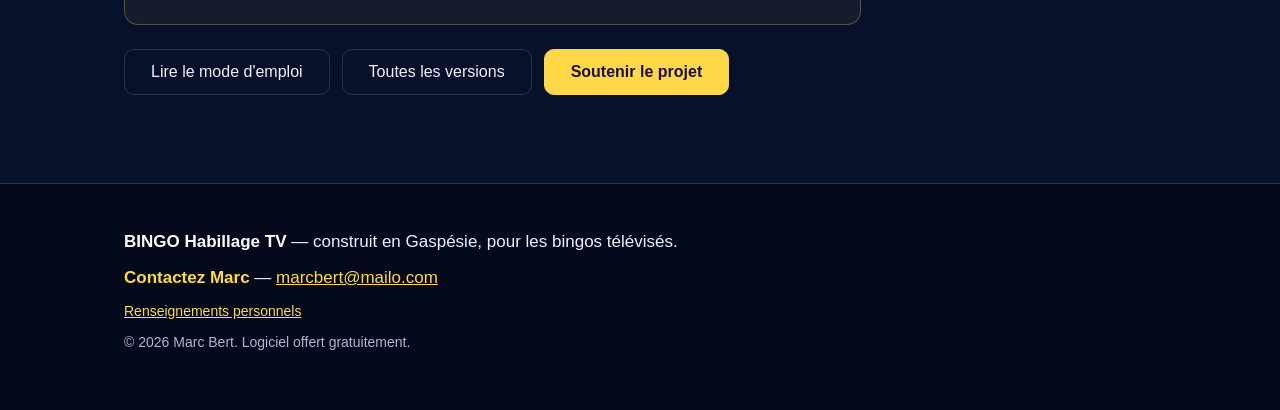
==== commit ff679632: "Version 2.35 : génériques vidéo, archives des parties (12 mois), dossier partagé Co-Authored-By: Cla" ====
--- a/telecharger/index.html
+++ b/telecharger/index.html
@@ -32,7 +32,7 @@
       <p class="accroche">
         Le logiciel est le même sur les deux systèmes. Prends celle qui correspond à l'ordinateur de ta régie.
       </p>
-      <p class="petit">Version <strong>2.34</strong> · version d'essai · compatible avec les cartes de bingo papier Arrow Games</p>
+      <p class="petit">Version <strong>2.35</strong> · version d'essai · compatible avec les cartes de bingo papier Arrow Games</p>
     </div>
   </section>
 
@@ -42,12 +42,12 @@
         <a class="telechargement" href="https://github.com/bingoTCA/bingo-habillage-tv/releases/latest/download/BINGO-Habillage-TV-mac.dmg">
           <span class="tele-titre">Mac</span>
           <span class="tele-detail">Mac avec puce Apple (M1, M2, M3, M4) · macOS 13 Ventura ou plus récent</span>
-          <span class="tele-etat">Télécharger la version 2.34 · 164 Mo</span>
+          <span class="tele-etat">Télécharger la version 2.35 · 164 Mo</span>
         </a>
         <a class="telechargement" href="https://github.com/bingoTCA/bingo-habillage-tv/releases/latest/download/BINGO-Habillage-TV-windows.exe">
           <span class="tele-titre">PC (Windows)</span>
           <span class="tele-detail">Windows 10 ou 11 (64 bits) · nouveau : dis-moi comment ça se passe sur ton PC</span>
-          <span class="tele-etat">Télécharger la version 2.34 · 148 Mo</span>
+          <span class="tele-etat">Télécharger la version 2.35 · 148 Mo</span>
         </a>
       </div>
 
